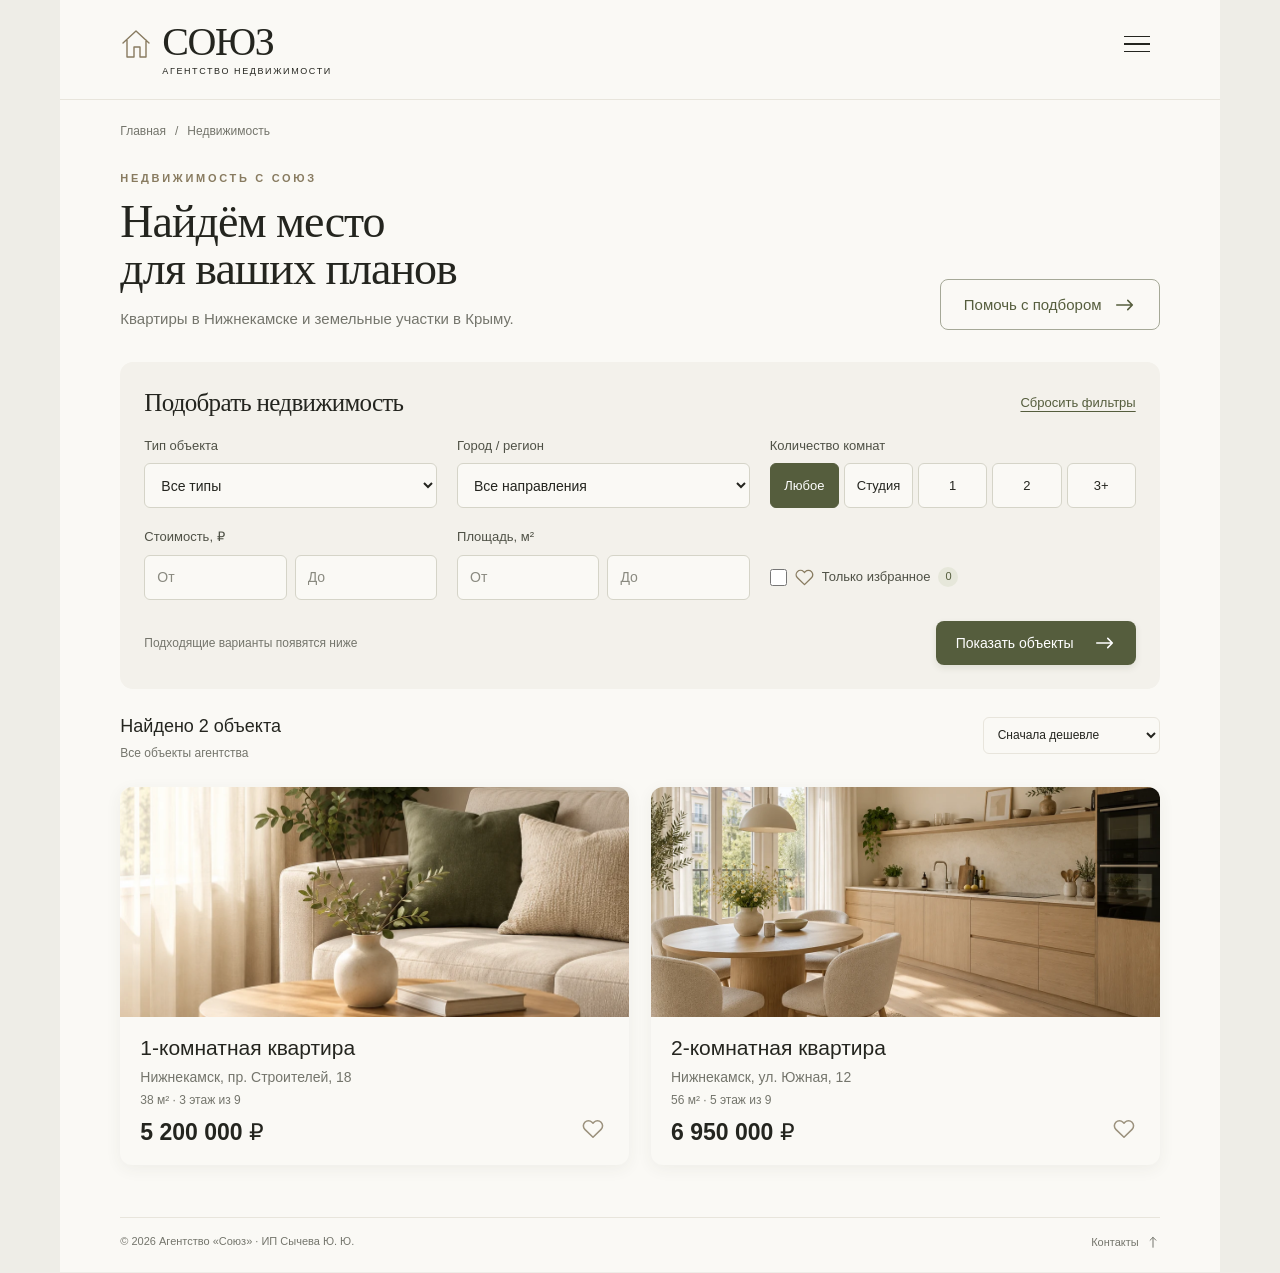
==== catalog.html @ 19e0f753 "Publish client website" ====
<!doctype html><html lang="ru"><head><meta charset="utf-8"><meta name="viewport" content="width=device-width,initial-scale=1"><meta name="robots" content="noindex,nofollow"><meta name="theme-color" content="#faf9f5"><title>Все объявления — СОЮЗ</title><meta name="description" content="Квартиры в Нижнекамске и подбор земельных участков в Крыму. Агентство недвижимости Союз."><link rel="icon" href="assets/favicon.svg" type="image/svg+xml"><link rel="stylesheet" href="style.css"><link rel="stylesheet" href="catalog.css"><script src="listings.js" defer></script><script src="requests-config.js" defer></script><script src="app.js" defer></script><script src="requests.js" defer></script><script src="catalog.js" defer></script></head><body class="inner-page"><svg class="svg-defs" xmlns="http://www.w3.org/2000/svg" aria-hidden="true"><defs>
  <symbol id="i-house" viewBox="0 0 32 32"><path d="m3 15 13-12 13 12M7 12v17h7V19h6v10h6V12"/></symbol>
  <symbol id="i-arrow" viewBox="0 0 24 24"><path d="M3 12h17m-5-5 5 5-5 5"/></symbol>
  <symbol id="i-tag" viewBox="0 0 32 32"><path d="M17 3h12v12L14 30 2 18Z"/><circle cx="23" cy="9" r="1.5"/></symbol>
  <symbol id="i-file" viewBox="0 0 32 32"><path d="M7 2h12l8 8v20H7ZM19 2v9h8M12 17h10m-10 5h10M12 11h2"/></symbol>
  <symbol id="i-land" viewBox="0 0 32 32"><path d="m2 23 10-12 7 7 5-6 6 11ZM4 29h24M23 4v4m-2-2h4"/></symbol>
  <symbol id="i-pin" viewBox="0 0 24 24"><path d="M19 10c0 5-7 12-7 12S5 15 5 10a7 7 0 1 1 14 0Z"/><circle cx="12" cy="10" r="2.2"/></symbol>
  <symbol id="i-users" viewBox="0 0 24 24"><path d="M3 20v-2a5 5 0 0 1 10 0v2m2-7a5 5 0 0 1 6 5v2M14 4a4 4 0 0 1 0 8"/><circle cx="8" cy="7" r="4"/></symbol>
  <symbol id="i-chat" viewBox="0 0 24 24"><path d="M21 11a9 9 0 0 1-9 9 10 10 0 0 1-4-.8L3 21l1.7-5A9 9 0 1 1 21 11Z"/><path d="M8 6.5c-3 3 3 9 6 9l2-2-3-2-1 1c-1.5-.5-2-1-2.5-2.5l1-1Z"/></symbol>
  <symbol id="i-phone" viewBox="0 0 24 24"><path d="M5 3 2.5 5.5c0 8 8 16 16 16L21 19l-5-4-2 2c-3.2-1.2-5.8-3.8-7-7l2-2Z"/></symbol>
  <symbol id="i-heart" viewBox="0 0 24 24"><path d="M20.8 4.6a5.5 5.5 0 0 0-7.8 0L12 5.7l-1.1-1.1a5.5 5.5 0 0 0-7.8 7.8L12 21l8.8-8.6a5.5 5.5 0 0 0 0-7.8Z"/></symbol>
  <symbol id="i-check" viewBox="0 0 24 24"><path d="m12 2 8 4v6c0 5-8 10-8 10S4 17 4 12V6Zm-4 10 3 3 5-6"/></symbol>
</defs></svg><a class="skip-link" href="#main">Перейти к содержимому</a><div class="page"><header class="header"><a class="brand" href="index.html" aria-label="СОЮЗ — на главную"><svg class="brand-icon"><use href="#i-house"/></svg><span><span class="brand-name">СОЮЗ</span><span class="brand-caption">АГЕНТСТВО НЕДВИЖИМОСТИ</span></span></a><button class="menu-toggle" type="button" aria-label="Открыть меню" aria-expanded="false" aria-controls="navigation"><span></span><span></span><span></span></button><nav id="navigation" class="navigation" aria-label="Основная навигация" inert><a href="catalog.html">Все объявления</a><a href="catalog.html?favorites=1">Избранное <span data-favorites-count>0</span></a><a href="index.html#services">Наши услуги</a><a href="index.html#contacts">Контакты</a><a class="nav-phone" href="tel:+79083329032">+7 908 332-90-32</a></nav></header><main id="main" class="inner-main"><div class="breadcrumb"><a href="index.html">Главная</a><span aria-hidden="true">/</span><span>Недвижимость</span></div><div class="inner-heading"><div><p class="eyebrow">НЕДВИЖИМОСТЬ С СОЮЗ</p><h1>Найдём место<br>для ваших планов</h1><p class="inner-subtitle">Квартиры в Нижнекамске и земельные участки в Крыму.</p></div><button id="catalog-request" class="button button-outline" type="button">Помочь с подбором<svg><use href="#i-arrow"/></svg></button></div>
<form id="filters" class="filters"><div class="filters-top"><h2>Подобрать недвижимость</h2><button class="reset-link" type="reset">Сбросить фильтры</button></div><div class="filter-grid"><label>Тип объекта<select name="type"><option value="">Все типы</option><option value="apartment">Квартиры</option><option value="land">Земельные участки</option></select></label><label>Город / регион<select name="location"><option value="">Все направления</option><option value="nizhnekamsk">Нижнекамск</option><option value="crimea">Крым</option></select></label><fieldset id="rooms-filter" class="rooms-filter"><legend>Количество комнат</legend><div class="room-options"><label><input type="radio" name="rooms" value="" checked><span>Любое</span></label><label><input type="radio" name="rooms" value="studio"><span>Студия</span></label><label><input type="radio" name="rooms" value="1"><span>1</span></label><label><input type="radio" name="rooms" value="2"><span>2</span></label><label><input type="radio" name="rooms" value="3"><span>3+</span></label></div></fieldset><fieldset class="filter-range"><legend>Стоимость, ₽</legend><div><label><span class="sr-only">Цена от</span><input name="priceMin" type="number" min="0" step="1" max="9999999999" inputmode="numeric" placeholder="От"></label><label><span class="sr-only">Цена до</span><input name="priceMax" type="number" min="0" step="1" max="9999999999" inputmode="numeric" placeholder="До"></label></div></fieldset><fieldset class="filter-range"><legend>Площадь, м²</legend><div><label><span class="sr-only">Площадь от</span><input name="areaMin" type="number" min="0" step="1" max="9999999" inputmode="numeric" placeholder="От"></label><label><span class="sr-only">Площадь до</span><input name="areaMax" type="number" min="0" step="1" max="9999999" inputmode="numeric" placeholder="До"></label></div></fieldset><label class="favorites-filter"><input type="checkbox" name="favorites"><svg><use href="#i-heart"/></svg><span>Только избранное</span><span class="favorites-count" data-favorites-count>0</span></label></div><p id="filter-error" class="field-error" role="alert"></p><div class="filter-bottom"><span>Подходящие варианты появятся ниже</span><button class="button button-primary" type="submit">Показать объекты<svg><use href="#i-arrow"/></svg></button></div>
<div class="results-heading"><div><h2 id="results-count" aria-live="polite">Найдено 2 объекта</h2><p id="filter-summary">Все объекты агентства</p></div><label class="sort-label"><span class="sr-only">Сортировка</span><select name="sort"><option value="price-asc">Сначала дешевле</option><option value="price-desc">Сначала дороже</option><option value="area-desc">Сначала просторнее</option></select></label></div></form>
<div id="catalog-grid" class="properties-grid catalog-grid"></div><section id="catalog-empty" class="empty-state" hidden aria-labelledby="empty-title"><span class="empty-icon"><svg><use href="#i-house"/></svg></span><p class="eyebrow">ВАШ ВАРИАНТ ЕЩЁ ВПЕРЕДИ</p><h2 id="empty-title">Пока нет подходящих вариантов</h2><p>Оставьте пожелания и номер телефона. Как только появится подходящий объект, мы вам позвоним.</p><div class="empty-actions"><button id="request-selection" class="button button-primary" type="button">Оставить пожелания<svg><use href="#i-arrow"/></svg></button><button id="empty-reset" class="reset-link" type="button">Посмотреть все объекты</button></div></section><noscript><p>Для работы фильтров включите JavaScript. По вопросам подбора позвоните: <a href="tel:+79083329032">+7 908 332-90-32</a>.</p></noscript></main><footer class="footer"><span>© <span data-year>2026</span> Агентство «Союз» · ИП Сычева Ю. Ю.</span><a href="index.html#contacts">Контакты<svg><use href="#i-arrow"/></svg></a></footer></div><dialog id="request-dialog" class="request-dialog" aria-labelledby="request-title"><button class="dialog-close" aria-label="Закрыть форму" type="button">×</button><p class="eyebrow">АГЕНТСТВО СОЮЗ</p><h2 id="request-title">Оставьте пожелания</h2><form id="request-form" novalidate><p id="request-intro" class="form-intro"></p><div class="form-grid"><label>Как к вам обращаться<input name="clientName" autocomplete="name" maxlength="80" required placeholder="Ваше имя" aria-describedby="clientName-error"><span id="clientName-error" class="field-error"></span></label><label>Телефон<input name="phone" type="tel" inputmode="tel" autocomplete="tel" maxlength="20" required placeholder="+7 900 000-00-00" aria-describedby="phone-error"><span id="phone-error" class="field-error"></span></label></div><label class="form-wish">Ваши пожелания<textarea name="wish" rows="4" minlength="10" maxlength="1500" required placeholder="Например: 2-комнатная квартира в Нижнекамске, до 7 млн ₽. Рассмотрим варианты с кухней от 10 м²." aria-describedby="wish-error"></textarea><span id="wish-error" class="field-error"></span></label><div id="viewing-fields" class="form-grid" hidden><label>Удобная дата<input name="viewingDate" type="date" aria-describedby="viewingDate-error"><span id="viewingDate-error" class="field-error"></span></label><label>Удобное время<select name="viewingTime"><option value="">Обсудить по телефону</option><option>Утром, 9:00–12:00</option><option>Днём, 12:00–17:00</option><option>Вечером, 17:00–20:00</option></select></label></div><label class="consent"><input name="consent" type="checkbox" required aria-describedby="consent-error"><span>Согласен на обработку указанных данных агентством «Союз» для подбора недвижимости и обратного звонка.</span></label><span id="consent-error" class="field-error"></span><p id="request-error" class="field-error" role="alert" tabindex="-1"></p><button type="submit" class="button button-primary">Оставить пожелания</button><p class="form-phone">Или позвоните: <a href="tel:+79083329032">+7 908 332-90-32</a></p></form><div id="request-success" class="request-success" hidden><span class="success-icon"><svg><use href="#i-check"/></svg></span><h3 id="request-success-title" tabindex="-1">Ваши пожелания сохранены</h3><p id="request-success-text"></p><button class="button button-primary" type="button" data-close-dialog>Готово</button></div></dialog><div class="sr-only" id="favorite-status" aria-live="polite"></div></body></html>
---- style.css ----
:root{--bg:#faf9f5;--surface:#f3f1eb;--ink:#24251f;--muted:#74756c;--olive:#555d3d;--gold:#887b60;--line:#e8e5dc;--serif:'Times New Roman',Georgia,serif;--sans:Arial,Helvetica,sans-serif;color-scheme:light;font-family:var(--sans);color:var(--ink);background:#eeede7;font-synthesis:none}
*{box-sizing:border-box}html{scroll-behavior:smooth;scroll-padding-top:24px}body{margin:0}button,a{-webkit-tap-highlight-color:transparent}button{font:inherit;color:inherit;cursor:pointer}a{color:inherit;text-decoration:none}button{border:0}svg{fill:none;stroke:currentColor;stroke-width:1.7;stroke-linecap:round;stroke-linejoin:round;flex-shrink:0}img{display:block;max-width:100%;object-fit:cover}.svg-defs{position:absolute;width:0;height:0;overflow:hidden}.page{max-width:1160px;margin:auto;background:var(--bg);overflow:clip}.header{height:100px;padding:22px 5.2%;display:flex;align-items:flex-start;justify-content:space-between;position:relative;z-index:5}.brand{display:flex;align-items:flex-start;gap:10px}.brand-icon{width:32px;height:32px;margin-top:6px;color:var(--gold);stroke-width:1.4}.brand-name{display:block;font-family:var(--serif);font-size:40px;line-height:1;letter-spacing:-1.4px}.brand-caption{display:block;font-size:9px;letter-spacing:1.6px;margin-top:4px}.menu-toggle{position:relative;display:grid;align-content:center;gap:6px;width:44px;height:44px;background:transparent;z-index:7;padding:8px}.menu-toggle span{width:26px;height:1.5px;background:var(--ink);transition:transform .25s,opacity .2s}.menu-toggle[aria-expanded=true] span:first-child{transform:translateY(7.5px) rotate(45deg)}.menu-toggle[aria-expanded=true] span:nth-child(2){opacity:0}.menu-toggle[aria-expanded=true] span:last-child{transform:translateY(-7.5px) rotate(-45deg)}.navigation{position:absolute;right:4%;top:76px;background:var(--bg);box-shadow:0 10px 50px #25251f22;border:1px solid var(--line);border-radius:10px;padding:20px;min-width:260px;display:grid;gap:0;opacity:0;visibility:hidden;transform:translateY(-8px);transition:.22s}.navigation.open{opacity:1;visibility:visible;transform:none}.navigation a{padding:13px 10px;border-bottom:1px solid var(--line);font-size:15px}.navigation .nav-phone{border:0;color:var(--olive)}.hero{position:relative;padding:20px 5.2% 40px;min-height:540px}.hero-copy{position:relative;z-index:1;width:53%}.eyebrow{font-size:11px;letter-spacing:2.7px;color:var(--gold);font-weight:600;margin:0 0 14px}h1,h2,h3,p{margin-top:0}h1,h2{font-family:var(--serif);font-weight:400}h1{font-size:51px;line-height:1.03;letter-spacing:-1.5px;margin-bottom:20px}h2{font-size:35px;line-height:1.1;letter-spacing:-.7px;margin-bottom:0}.hero-description{font-size:17px;line-height:1.45;color:var(--muted);margin-bottom:22px}.button{display:flex;align-items:center;justify-content:center;gap:12px;min-height:51px;border-radius:8px;font-size:15px;transition:background .2s,transform .2s,box-shadow .2s;max-width:390px}.button svg{width:22px;height:22px}.button-primary{background:var(--olive);color:#fff;box-shadow:0 3px 7px #35401e1b}.hero .button-primary{justify-content:space-between;padding:0 21px}.button-whatsapp{border:1px solid #a5a897;color:#4f5541;margin-top:12px;font-weight:500;background:#faf9f566}.hero-photo{position:absolute;right:0;top:-100px;bottom:0;width:46%;overflow:hidden;border-bottom-left-radius:17px}.hero-photo img{width:100%;height:100%;object-position:58% center}.section{padding:30px 5.2% 0}.section-heading{display:flex;align-items:center;justify-content:space-between;gap:12px;margin-bottom:18px}.text-link{display:inline-flex;align-items:center;gap:6px;background:transparent;color:#7e745f;font-size:13px;white-space:nowrap;padding:9px 0}.text-link svg{width:22px;height:18px}.services-grid{display:grid;grid-template-columns:repeat(2,minmax(0,1fr));gap:14px}.service-card{padding:24px;display:flex;align-items:flex-start;gap:22px;background:var(--surface);text-align:left;border-radius:12px;min-height:145px;transition:background .2s,transform .25s}.service-card>svg{width:39px;height:39px;color:var(--gold);stroke-width:1.6}.service-card strong{display:block;font-weight:400;font-size:20px;line-height:1.2;margin-bottom:10px}.service-card span span{display:block;font-size:15px;line-height:1.4;color:var(--muted)}.properties-grid{display:grid;grid-template-columns:repeat(2,minmax(0,1fr));gap:16px}.property-card{padding:0;text-align:left;background:var(--bg);border-radius:12px;overflow:hidden;box-shadow:0 4px 16px #423d3010;transition:transform .25s,box-shadow .25s}.property-open>img{width:100%;height:225px;object-position:center 62%;transition:transform .6s}.property-body{display:block;padding:16px 18px}.property-body>strong{display:block;font-size:18px;font-weight:500;line-height:1.2}.property-location{display:block;color:var(--muted);font-size:14px;margin-top:7px}.property-action{display:flex;align-items:center;justify-content:space-between;font-size:16px;margin-top:8px}.property-action svg{width:22px;height:20px;color:var(--gold)}.about{padding-top:35px}.benefits{display:grid;grid-template-columns:repeat(3,minmax(0,1fr));gap:23px;margin-top:20px}.benefit{display:flex;gap:12px;align-items:flex-start}.benefit-icon{display:grid;place-items:center;flex-shrink:0;width:48px;height:48px;background:var(--surface);border-radius:50%;color:var(--gold)}.benefit-icon svg{width:24px;height:24px}.benefit h3{font-size:16px;font-weight:500;line-height:1.2;margin:7px 0 10px}.benefit p{color:var(--muted);font-size:13px;line-height:1.45;margin-bottom:0}.contacts{margin-top:30px;display:grid;grid-template-columns:1.5fr 1fr;gap:28px;padding-bottom:28px;position:relative}.contacts:before{content:'';position:absolute;left:5.2%;right:5.2%;top:0;border-top:1px solid var(--line)}.contact-line{display:flex;align-items:flex-start;gap:15px;margin-top:20px}.contact-line>svg{width:24px;height:24px;margin-top:2px;stroke-width:2}.contact-line strong{display:block;font-size:16px;font-weight:400;line-height:1.3}.contact-line span span{display:block;color:var(--muted);font-size:14px;margin-top:4px;line-height:1.25}.contact-wa{display:inline-flex;align-items:center;color:var(--olive);gap:10px;font-size:13px;margin:18px 0 0 39px}.contact-wa svg{width:18px;height:18px}.contact-map{position:relative;overflow:hidden;min-height:190px;background:#eeeee4;border-radius:10px;display:flex;flex-direction:column;align-items:center;justify-content:center}.map-grid{position:absolute;inset:0;background:repeating-linear-gradient(17deg,transparent 0 40px,#fff9 42px 49px,transparent 51px 95px),repeating-linear-gradient(105deg,transparent 0 70px,#d4d8c7 72px 76px,transparent 78px 110px);transform:none}.map-pin{position:relative;display:grid;place-items:center;color:var(--olive);height:50px;width:50px;background:#faf9f5;border-radius:50%;box-shadow:0 3px 15px #555d3d22}.map-pin svg{width:26px;height:26px}.map-label{position:relative;text-align:center;font-family:var(--serif);font-size:24px;margin-top:7px}.map-label span{display:block;font-family:var(--sans);font-size:12px;color:var(--muted);margin-top:3px}.map-action{display:flex;position:relative;align-items:center;gap:7px;font-size:12px;color:var(--olive);margin-top:16px}.map-action svg{width:18px;height:18px}.footer{margin:0 5.2%;padding:17px 0 23px;display:flex;justify-content:space-between;border-top:1px solid var(--line);font-size:11px;color:var(--muted)}.footer a{display:flex;align-items:center;gap:7px}.footer svg{width:14px;height:14px;transform:rotate(-90deg)}.skip-link{position:fixed;top:-100px;left:15px;background:var(--olive);color:#fff;padding:12px;z-index:100}.skip-link:focus{top:12px}:focus-visible{outline:2px solid var(--olive);outline-offset:4px}dialog{border:1px solid var(--line);border-radius:16px;padding:38px;max-width:460px;width:calc(100% - 32px);color:var(--ink);background:var(--bg);box-shadow:0 20px 90px #15171033}dialog::backdrop{background:#25291e70;backdrop-filter:blur(4px)}dialog h2{font-size:34px;margin-bottom:18px}dialog>p:not(.eyebrow){color:var(--muted);font-size:15px;line-height:1.6;margin-bottom:24px}.dialog-close{position:absolute;right:10px;top:8px;width:44px;height:44px;background:transparent;font-size:29px;color:var(--muted)}.dialog-phone{display:block;text-align:center;font-size:13px;margin-top:18px;color:var(--olive)}#dialog-options{display:grid;gap:8px;margin-bottom:20px}#dialog-options:empty{display:none}.dialog-option{background:var(--surface);text-align:left;padding:12px 15px;border-radius:6px}.reveal{animation:appear .55s both}.reveal:nth-child(2){animation-delay:.08s}.reveal:nth-child(3){animation-delay:.15s}.reveal:nth-child(4){animation-delay:.22s}@keyframes appear{from{opacity:0;transform:translateY(12px)}to{opacity:1;transform:none}}.hero-copy{animation:appear .65s both}
@media(hover:hover){.button-primary:hover{background:#444d2f;box-shadow:0 5px 14px #35401e22}.button-whatsapp:hover{background:#efeee5}.service-card:hover{background:#ece9df;transform:translateY(-3px)}.property-card:hover{transform:translateY(-4px);box-shadow:0 7px 23px #423d301a}.property-card:hover .property-open>img{transform:scale(1.035)}.text-link:hover,.contact-line:hover strong,.contact-wa:hover{text-decoration:underline;text-underline-offset:4px}.navigation a:hover,.dialog-option:hover{background:#eeece3}}
@media(min-width:701px) and (max-width:1000px){h1{font-size:41px}.hero{min-height:475px}.hero-description{font-size:14px}.service-card{padding:22px;gap:15px}.benefit{gap:9px}.benefit h3{font-size:14px}.benefit p{font-size:12px}.contact-line strong{font-size:14px}}
@media(max-width:700px){:root{background:var(--bg)}.page{max-width:536px}.header{height:15.3vw;max-height:82px;padding:3.2% 5.2% 0}.brand{gap:min(8px,1.49vw)}.brand-icon{width:min(26px,4.85vw);height:min(26px,4.85vw);margin-top:3px}.brand-name{font-size:min(31px,5.78vw);letter-spacing:-1px}.brand-caption{font-size:min(7.8px,1.45vw);letter-spacing:min(1.2px,.224vw);margin-top:2px}.menu-toggle{width:44px;height:44px;gap:5px;padding:10px;margin-top:-7px;margin-right:-9px}.menu-toggle span{width:24px;height:1.4px}.menu-toggle[aria-expanded=true] span:first-child{transform:translateY(6.4px) rotate(45deg)}.menu-toggle[aria-expanded=true] span:last-child{transform:translateY(-6.4px) rotate(-45deg)}.navigation{top:calc(100% - 3px);right:5.2%;min-width:245px}.hero{padding:0 5.2% min(16px,2.98vw);min-height:0;height:min(340px,63.43vw)}.hero-copy{width:51.1%}.eyebrow{font-size:min(10px,1.866vw);letter-spacing:min(2.3px,.429vw);margin-bottom:min(9px,1.68vw)}h1{font-size:min(32px,5.97vw);line-height:.963;letter-spacing:min(-.6px,-.112vw);margin-bottom:min(14px,2.61vw)}.hero-description{font-size:min(14.2px,2.65vw);line-height:1.27;margin-bottom:min(16px,2.985vw);letter-spacing:-.22px}.button{min-height:min(43px,8.02vw);font-size:min(14px,2.612vw);border-radius:7px;gap:min(12px,2.24vw)}.button svg{width:min(22px,4.1vw);height:min(22px,4.1vw)}.hero .button-primary{padding:0 min(17px,3.17vw);white-space:nowrap}.hero .button-primary svg{width:min(19px,3.54vw)}.button-whatsapp{margin-top:min(10px,1.866vw);gap:min(13px,2.425vw)}.hero-photo{top:max(-82px,-15.3vw);bottom:0;width:46.1%;border-bottom-left-radius:13px}.hero-photo img{object-position:56% center}.section{padding-top:min(22px,4.1vw)}h2{font-size:min(28px,5.224vw);letter-spacing:-.55px}.section-heading{margin-bottom:min(12px,2.24vw);gap:6px}.text-link{font-size:min(12px,2.24vw);gap:4px;padding:2px 0;min-height:26px}.text-link svg{width:min(21px,3.92vw);height:min(17px,3.17vw)}.services-grid{gap:min(12px,2.24vw)}.service-card{padding:min(17px,3.17vw) min(17px,3.17vw);gap:min(23px,4.29vw);border-radius:11px;min-height:min(106px,19.78vw)}.service-card>svg{width:min(33px,6.16vw);height:min(33px,6.16vw);margin-top:2px}.service-card strong{font-size:min(16px,2.985vw);line-height:1.16;margin-bottom:min(8px,1.49vw)}.service-card span span{font-size:min(12.3px,2.295vw);line-height:1.3;letter-spacing:-.1px}.properties{padding-top:min(24px,4.48vw)}.properties-grid{gap:min(13px,2.425vw)}.property-card{border-radius:10px}.property-open>img{height:min(119px,22.2vw)}.property-body{padding:min(10px,1.866vw) min(13px,2.425vw)}.property-body>strong{font-size:min(14px,2.612vw);letter-spacing:-.25px}.property-location{font-size:min(12px,2.24vw);margin-top:4px}.property-action{font-size:min(14.5px,2.705vw);margin-top:6px}.property-action svg{width:min(19px,3.54vw);height:17px}.about{padding-top:min(25px,4.66vw)}.benefits{gap:min(15px,2.8vw);margin-top:min(14px,2.61vw)}.benefit{gap:min(10px,1.866vw)}.benefit-icon{width:min(43px,8.02vw);height:min(43px,8.02vw)}.benefit-icon svg{width:min(22px,4.1vw);height:min(22px,4.1vw)}.benefit h3{font-size:min(12px,2.24vw);line-height:1.2;margin:6px 0 min(9px,1.68vw)}.benefit p{font-size:min(10.2px,1.903vw);line-height:1.42;letter-spacing:-.12px}.contacts{padding-top:min(15px,2.8vw);margin-top:min(20px,3.73vw);gap:min(22px,4.1vw);grid-template-columns:1.5fr 1fr;padding-bottom:min(20px,3.73vw)}.contact-line{gap:min(13px,2.425vw);margin-top:min(13px,2.425vw)}.contact-line>svg{width:min(20px,3.73vw);height:min(20px,3.73vw);margin-top:0}.contact-line strong{font-size:min(13px,2.425vw);letter-spacing:-.22px;line-height:1.2;white-space:nowrap}.contact-line span span{font-size:min(12px,2.24vw);margin-top:3px}.contact-wa{font-size:min(11px,2.05vw);margin:min(12px,2.24vw) 0 0 min(33px,6.16vw);gap:6px}.contact-wa svg{width:14px;height:14px}.contact-map{min-height:min(138px,25.75vw);align-self:start;margin-top:4px;border-radius:9px}.map-pin{width:min(37px,6.9vw);height:min(37px,6.9vw)}.map-pin svg{width:min(22px,4.1vw);height:min(22px,4.1vw)}.map-label{font-size:min(21px,3.92vw);margin-top:5px}.map-label span{font-size:min(10px,1.866vw)}.map-action{font-size:min(10px,1.866vw);margin-top:8px;gap:3px}.map-action svg{width:13px;height:13px}.footer{font-size:min(9px,1.68vw);padding:12px 0 16px}.footer svg{width:12px;height:12px}.footer a{gap:4px}dialog .button{font-size:15px;min-height:48px}dialog .eyebrow{font-size:10px;letter-spacing:2px;margin-bottom:16px}dialog{padding:35px 25px 28px}dialog h2{font-size:30px}}
@media(prefers-reduced-motion:reduce){html{scroll-behavior:auto}*,*:before,*:after{animation:none!important;transition:none!important}}

.service-card>span{flex:1;min-width:0}
@media(max-width:700px){.service-card{padding:min(15px,2.8vw) min(17px,3.17vw);gap:min(21px,3.92vw)}}

[hidden]{display:none!important}.property-card{position:relative}.property-open{width:100%;padding:0;display:block;text-align:left;background:transparent}.property-price{display:block;font-size:20px;font-weight:600;margin-top:7px;line-height:1.1}.favorite{position:absolute;right:12px;bottom:18px;display:grid;place-items:center;width:34px;height:34px;background:transparent;color:#9c927e;border-radius:50%}.favorite svg{width:21px;height:21px}.favorite[aria-pressed=true]{color:var(--olive);background:#eeeee3}.favorite[aria-pressed=true] svg{fill:#555d3d22}.sr-only{position:absolute;width:1px;height:1px;overflow:hidden;clip:rect(0,0,0,0);white-space:nowrap}#dialog-image{width:100%;height:190px;object-fit:cover;border-radius:9px;margin:0 0 14px}#dialog-features{font-size:14px;color:var(--olive);margin-bottom:13px}
@media(max-width:700px){.property-price{font-size:min(17px,3.17vw);margin-top:6px}.favorite{right:min(10px,1.866vw);bottom:min(15px,2.8vw);width:min(31px,5.78vw);height:min(31px,5.78vw)}.favorite svg{width:min(19px,3.54vw);height:min(19px,3.54vw)}}
---- catalog.css ----
.inner-page .page{min-height:100vh}.inner-page .header{border-bottom:1px solid var(--line)}.inner-main{padding:24px 5.2% 52px;min-height:70vh}.breadcrumb{display:flex;flex-wrap:wrap;gap:9px;font-size:12px;color:var(--muted);margin-bottom:34px}.breadcrumb a:hover{text-decoration:underline;text-underline-offset:3px}.inner-heading{display:flex;justify-content:space-between;align-items:flex-end;gap:28px;margin-bottom:32px}.inner-heading h1,.property-heading h1{font-size:46px;line-height:1.03;margin:0;letter-spacing:-1px}.inner-subtitle{font-size:15px;line-height:1.5;color:var(--muted);margin:15px 0 0}.button-outline{background:transparent;border:1px solid #a5a897;color:var(--olive);padding:0 20px;white-space:nowrap}.inner-heading>.button{min-width:220px}.filters{margin-bottom:25px}.filters-top{display:flex;align-items:center;justify-content:space-between;gap:15px;padding:24px 24px 18px;background:var(--surface);border-radius:13px 13px 0 0}.filters-top h2{font-size:25px}.reset-link{background:transparent;border:0;color:var(--olive);font-size:13px;padding:9px 0;text-decoration:underline;text-decoration-thickness:1px;text-underline-offset:4px}.filter-grid{display:grid;grid-template-columns:1fr 1fr 1.25fr;gap:20px;padding:0 24px;background:var(--surface)}.filter-grid>label,.request-dialog label,.filter-range legend,.rooms-filter legend{display:block;font-size:13px;line-height:1.4;color:#4f5146}.filter-grid select,.filter-grid input[type=number],.sort-label select,.request-dialog input:not([type=checkbox]),.request-dialog textarea,.request-dialog select,.share-url{width:100%;min-width:0;height:45px;border:1px solid #d5d4c8;background:var(--bg);border-radius:6px;padding:10px 12px;margin-top:8px;font:14px var(--sans);color:var(--ink);box-shadow:none;outline-offset:3px}.filter-grid input::placeholder,.request-dialog input::placeholder,.request-dialog textarea::placeholder{color:#8a8a80;opacity:1}.filter-grid select,.sort-label select,.request-dialog select{cursor:pointer}.filter-range,.rooms-filter{min-width:0;padding:0;margin:0;border:0}.filter-range legend,.rooms-filter legend{padding:0}.filter-range>div{display:grid;grid-template-columns:1fr 1fr;gap:8px}.room-options{display:flex;gap:5px;margin-top:8px}.room-options label{position:relative;flex:1;text-align:center;cursor:pointer}.room-options input{position:absolute;opacity:0;width:1px;height:1px}.room-options span{display:grid;place-items:center;min-height:45px;border:1px solid #d5d4c8;border-radius:6px;background:var(--bg);font-size:13px;padding:6px}.room-options input:checked+span{color:#fff;background:var(--olive);border-color:var(--olive)}.room-options input:focus-visible+span{outline:2px solid var(--olive);outline-offset:3px}.rooms-filter:disabled{opacity:.45}.rooms-filter:disabled label{cursor:default}.filter-grid .favorites-filter{display:flex;align-items:center;gap:8px;align-self:end;height:45px;font-size:13px;cursor:pointer}.favorites-filter>input{width:17px;height:17px;accent-color:var(--olive);margin:0}.favorites-filter svg{width:19px;height:19px;color:var(--gold)}.favorites-count{font-size:11px;min-width:20px;height:20px;background:#e6e7da;color:var(--olive);border-radius:50%;display:grid;place-items:center}.filter-bottom{display:flex;align-items:center;justify-content:space-between;gap:20px;padding:21px 24px 24px;background:var(--surface);border-radius:0 0 13px 13px}.filter-bottom>span{font-size:12px;color:var(--muted)}.filter-bottom>.button{font-size:14px;min-height:44px;padding:0 20px;gap:20px}.filters>#filter-error{padding:0 24px;margin:0;background:var(--surface)}.field-error{display:block;color:#a43e2e;font-size:12px;line-height:1.4}.field-error:empty{display:none}.results-heading{display:flex;justify-content:space-between;align-items:flex-start;gap:16px;margin:28px 0 0}.results-heading h2{font-family:var(--sans);font-size:18px;font-weight:500;letter-spacing:0}.results-heading p{font-size:12px;line-height:1.5;color:var(--muted);margin:8px 0 0;max-width:600px}.sort-label select{margin-top:0;height:37px;font-size:12px;background:transparent;border-color:var(--line);padding:6px 28px 6px 10px}.catalog-grid{gap:22px}.catalog-grid .property-open>img{height:230px;object-position:center 63%}.catalog-grid .property-body{padding:18px 20px 20px}.catalog-grid .property-body>strong{font-size:21px}.catalog-grid .property-location{font-size:14px;margin-top:8px}.catalog-card-features{display:block;font-size:12px;color:var(--muted);margin:8px 0 13px}.catalog-grid .property-price{font-size:23px;padding-right:30px}.catalog-grid .favorite{right:15px;bottom:15px;width:42px;height:42px}.catalog-grid .favorite svg{width:22px;height:22px}.empty-state{padding:46px 20px 50px;border:1px solid var(--line);border-radius:14px;background:linear-gradient(145deg,#f6f4ee,var(--bg));text-align:center}.empty-icon,.success-icon{display:grid;place-items:center;width:64px;height:64px;border-radius:50%;background:#e9e9db;color:var(--olive);margin:0 auto 22px}.empty-icon svg,.success-icon svg{width:31px;height:31px}.empty-state .eyebrow{font-size:10px;letter-spacing:2px;margin-bottom:15px}.empty-state h2{font-size:35px;max-width:500px;margin:0 auto 16px}.empty-state>p:not(.eyebrow){max-width:435px;margin:0 auto 23px;font-size:15px;line-height:1.6;color:var(--muted)}.empty-actions{display:flex;align-items:center;justify-content:center;gap:25px;flex-wrap:wrap}.empty-actions .button,.empty-state>.button{padding:0 23px;font-size:14px;gap:23px}.empty-state>.button{margin:0 auto 10px}.property-heading{display:flex;justify-content:space-between;align-items:flex-end;gap:24px;margin-bottom:20px}.property-address{font-size:16px;color:var(--muted);margin:12px 0 0}.property-tools{display:flex;gap:8px;flex-shrink:0}.tool-button{display:flex;align-items:center;justify-content:center;gap:7px;min-height:42px;border:1px solid var(--line);border-radius:7px;padding:7px 11px;background:transparent;font-size:12px}.tool-button svg{width:18px;height:18px;color:var(--gold)}.tool-button[aria-pressed=true]{background:#eeeee2;color:var(--olive)}.tool-button[aria-pressed=true] svg{fill:#555d3d22}.share-status{font-size:12px;color:var(--olive);margin:0 0 15px}.share-status:empty{display:none}.share-url{margin:0 0 17px}.property-layout{display:grid;grid-template-columns:minmax(0,1.7fr) minmax(270px,1fr);align-items:start;gap:28px}.property-photo{display:block;padding:0;width:100%;position:relative;overflow:hidden;border-radius:12px;background:var(--surface);cursor:zoom-in}.property-photo img{width:100%;height:420px;object-position:center 64%}.property-photo>span{position:absolute;right:14px;bottom:14px;display:flex;gap:10px;align-items:center;padding:9px 12px;border-radius:5px;background:#faf9f5e8;color:var(--olive);font-size:12px}.property-photo>span svg{height:17px;width:17px}.property-info{padding-top:28px}.property-info h2{font-size:29px;margin-bottom:15px}.property-info p{font-size:15px;line-height:1.75;color:#65695d;margin-bottom:18px}.property-info h2:not(:first-child){margin-top:30px}.characteristics{margin:0;display:grid;gap:0}.characteristics>div{display:flex;justify-content:space-between;gap:20px;padding:13px 0;border-bottom:1px solid var(--line);font-size:14px}.characteristics dt{color:var(--muted)}.characteristics dd{margin:0;text-align:right}.property-sidebar{position:sticky;top:20px;background:var(--surface);border-radius:12px;padding:26px 23px}.property-sidebar>.eyebrow{font-size:10px;letter-spacing:1.8px;margin-bottom:12px}.detail-price{font-size:31px;font-weight:500;letter-spacing:-.7px;margin:0 0 6px}.price-per-meter{color:var(--muted);font-size:13px;margin:0 0 22px}.agent-note{display:flex;align-items:center;gap:11px;padding:19px 0;border-top:1px solid #dfdfd3;border-bottom:1px solid #dfdfd3}.agent-note svg{height:27px;width:27px;color:var(--gold)}.agent-note strong{display:block;font-weight:500;font-size:15px}.agent-note span{display:block;font-size:11px;color:var(--muted);margin-top:5px}.property-sidebar>p:not(.eyebrow):not(.detail-price):not(.price-per-meter){font-size:13px;line-height:1.6;color:var(--muted);margin:18px 0}.property-sidebar .button{width:100%;font-size:13px;gap:10px;min-height:46px;padding:0 12px}.property-sidebar .button+.button{margin-top:10px}.property-sidebar .reset-link{display:block;margin:12px auto 0;text-align:center;font-size:12px}.similar-section{margin-top:45px}.similar-section h2{font-size:31px}.similar-section .catalog-grid{max-width:calc(50% - 11px);display:block}.photo-dialog{width:min(95vw,1100px);max-width:1100px;max-height:94vh;padding:40px 12px 12px;background:var(--bg)}.photo-dialog img{width:100%;height:calc(90vh - 60px);object-fit:contain}.photo-dialog .dialog-close{top:0;right:5px}.request-dialog{max-width:560px;width:calc(100% - 28px);max-height:calc(100dvh - 28px);overflow:auto;overscroll-behavior:contain;padding:36px}.request-dialog>h2{font-size:34px;margin-bottom:16px;max-width:430px}.form-intro{font-size:14px;line-height:1.6;color:var(--muted);margin:0 0 21px}.form-grid{display:grid;grid-template-columns:1fr 1fr;gap:15px}.request-dialog .field-error{margin-top:5px}.request-dialog input:not([type=checkbox]),.request-dialog select{margin-bottom:2px}.request-dialog input[aria-invalid=true],.request-dialog textarea[aria-invalid=true]{border-color:#a43e2e}.request-dialog textarea{height:auto;resize:vertical;min-height:105px;line-height:1.5}.request-dialog .form-wish{margin-top:15px}.request-dialog #viewing-fields{margin-top:15px}.request-dialog .consent{display:flex;align-items:flex-start;gap:10px;margin-top:18px;font-size:11px;color:var(--muted);line-height:1.5;cursor:pointer}.consent input{flex-shrink:0;width:18px;height:18px;margin:0;accent-color:var(--olive)}.request-dialog button[type=submit]{width:100%;max-width:none;margin-top:19px;min-height:48px;font-size:15px}.request-dialog button:disabled{opacity:.65;cursor:wait}.form-phone{text-align:center;font-size:12px;color:var(--muted);margin:15px 0 0}.form-phone a{color:var(--olive);white-space:nowrap}.request-success{text-align:center;padding:20px 0 5px}.request-success h3{font-family:var(--serif);font-size:30px;font-weight:400;margin-bottom:15px}.request-success p{font-size:14px;line-height:1.7;color:var(--muted);margin-bottom:25px}.request-success .button{width:100%;max-width:none}.request-success h3:focus{outline:none}body:has(dialog[open]){overflow:hidden}.request-dialog form{margin:0}.request-dialog .eyebrow{font-size:10px;letter-spacing:2px}
@media(hover:hover){.button-outline:hover,.tool-button:hover{background:#eeeee3}.reset-link:hover{color:#313b20}.property-photo:hover img{filter:brightness(1.02)}}
@media(max-width:1000px) and (min-width:701px){.filter-grid{grid-template-columns:1fr 1fr}.rooms-filter{grid-column:1/-1}.room-options{max-width:400px}.inner-heading h1,.property-heading h1{font-size:39px}.property-heading{align-items:flex-start}.property-tools span{display:none}.property-tools button{width:42px}.property-layout{grid-template-columns:minmax(0,1.3fr) minmax(245px,1fr);gap:19px}.property-sidebar{padding:20px 16px}.detail-price{font-size:27px}.property-photo img{height:365px}.catalog-grid .property-open>img{height:190px}}
@media(max-width:700px){.inner-page .page{max-width:700px}.inner-page .header{height:81px;max-height:none;padding:21px 5.2% 0;align-items:flex-start}.inner-page .brand{gap:7px}.inner-page .brand-name{font-size:30px}.inner-page .brand-icon{width:25px;height:25px}.inner-page .brand-caption{font-size:7px;letter-spacing:1px}.inner-page .menu-toggle{margin-top:-5px}.inner-page .footer{font-size:10px;padding:17px 0;gap:15px;line-height:1.5}.inner-page .footer a{white-space:nowrap}.inner-main{padding:18px 5.2% 34px}.breadcrumb{font-size:11px;margin-bottom:27px;gap:7px}.inner-heading{display:block;margin-bottom:25px}.inner-heading .eyebrow,.property-heading .eyebrow{font-size:9px;letter-spacing:2px;margin-bottom:11px}.inner-heading h1,.property-heading h1{font-size:35px;line-height:1;letter-spacing:-.8px}.inner-subtitle{font-size:13px;line-height:1.6;margin-top:14px;max-width:310px}.inner-heading>.button{font-size:12px;min-height:42px;margin-top:20px;width:auto;max-width:230px;min-width:0;gap:16px}.inner-heading>.button svg{width:19px;height:19px}.filters-top{padding:18px 15px 18px;align-items:center;gap:10px}.filters-top h2{font-size:23px;letter-spacing:-.5px;line-height:1}.filters-top .reset-link{font-size:11px;min-width:65px;text-align:right;padding:0}.filter-grid{grid-template-columns:1fr 1fr;gap:16px 10px;padding:0 15px}.filter-grid>label,.rooms-filter legend,.filter-range legend{font-size:11px}.filter-grid select,.filter-grid input[type=number]{font-size:12px;padding:9px 8px;margin-top:7px;min-height:44px;height:44px}.rooms-filter{grid-column:1/-1;grid-row:2}.room-options{gap:7px;margin-top:7px}.room-options span{min-height:44px;font-size:12px}.filter-grid .favorites-filter{grid-column:1/-1;font-size:12px;align-self:stretch;height:35px;gap:8px}.filter-range>div{gap:5px}.filter-bottom{padding:15px;border-radius:0 0 11px 11px;display:block}.filter-bottom>span{display:none}.filter-bottom .button{width:100%;min-height:44px;font-size:13px;gap:18px;max-width:none}.filter-bottom .button svg{width:20px;height:20px}.filters>#filter-error{padding:7px 15px 0;font-size:11px}.results-heading{margin-top:25px;gap:10px}.results-heading h2{font-size:15px}.results-heading p{font-size:11px;margin-top:8px;line-height:1.45}.sort-label select{font-size:10px;height:33px;padding:5px 7px;min-width:123px}.catalog-grid{gap:12px}.catalog-grid .property-open>img{height:130px;object-position:center 65%}.catalog-grid .property-body{padding:11px 10px 13px}.catalog-grid .property-body>strong{font-size:13px;line-height:1.25;min-height:32px;letter-spacing:-.2px}.catalog-grid .property-location{font-size:11px;line-height:1.35;margin-top:3px;min-height:30px;letter-spacing:-.1px}.catalog-card-features{font-size:10px;line-height:1.4;margin:6px 0 8px}.catalog-grid .property-price{font-size:16px;line-height:1.2;padding-right:23px;margin-top:0;white-space:nowrap;letter-spacing:-.2px}.catalog-grid .favorite{right:3px;bottom:4px;width:35px;height:35px}.catalog-grid .favorite svg{width:17px;height:17px}.empty-state{padding:32px 19px 34px;border-radius:11px}.empty-icon{width:54px;height:54px;margin-bottom:21px}.empty-icon svg{height:26px;width:26px}.empty-state .eyebrow{font-size:8px;letter-spacing:1.6px;margin-bottom:13px}.empty-state h2{font-size:29px;letter-spacing:-.6px;line-height:1.05;margin-bottom:15px}.empty-state>p:not(.eyebrow){font-size:13px;line-height:1.65;margin-bottom:22px}.empty-actions{gap:9px;display:block}.empty-actions .button,.empty-state>.button{min-height:47px;width:100%;max-width:330px;font-size:13px;gap:14px;margin:auto}.empty-actions .reset-link{font-size:12px;margin-top:12px}.property-heading{display:block;margin-bottom:17px}.property-heading h1{font-size:34px;line-height:1.05}.property-address{font-size:13px;line-height:1.5;margin-top:10px}.property-tools{margin-top:18px;gap:8px}.tool-button{font-size:12px;min-height:42px;gap:8px;padding:8px 12px}.tool-button svg{width:18px;height:18px}.property-layout{display:flex;flex-direction:column;gap:0}.property-primary{display:contents}.property-photo{order:1;border-radius:10px}.property-photo img{height:280px;object-position:center 65%}.property-photo>span{font-size:11px;bottom:10px;right:10px;padding:8px 10px;gap:8px}.property-sidebar{order:2;position:static;width:100%;margin-top:17px;padding:23px 20px}.property-sidebar>.eyebrow{font-size:9px;letter-spacing:1.8px;margin-bottom:12px}.detail-price{font-size:31px;margin-bottom:7px}.price-per-meter{font-size:12px;margin-bottom:18px}.agent-note{padding:16px 0}.agent-note strong{font-size:14px}.agent-note span{font-size:11px}.property-sidebar>p:not(.eyebrow):not(.detail-price):not(.price-per-meter){font-size:12px}.property-sidebar .button{min-height:47px;font-size:13px;gap:12px;max-width:none}.property-sidebar .button svg{height:19px;width:19px}.property-sidebar .reset-link{font-size:12px;min-height:35px;margin-top:10px}.property-info{order:3;padding-top:28px}.property-info h2{font-size:29px;margin-bottom:14px}.property-info p{font-size:14px;line-height:1.7;margin-bottom:16px}.characteristics>div{font-size:13px;padding:13px 0}.property-info h2:not(:first-child){margin-top:27px}.similar-section{margin-top:32px}.similar-section .section-heading h2{font-size:27px}.similar-section .text-link{font-size:11px;gap:5px}.similar-section .catalog-grid{max-width:calc(50% - 6px)}.request-dialog{padding:31px 22px 24px;border-radius:13px}.request-dialog>h2{font-size:30px;margin-bottom:15px;line-height:1.04}.request-dialog .eyebrow{font-size:9px;margin-bottom:14px;letter-spacing:1.8px}.request-dialog .form-intro{font-size:13px;margin-bottom:20px}.request-dialog label{font-size:12px}.request-dialog .form-grid{grid-template-columns:1fr;gap:13px}.request-dialog #viewing-fields{grid-template-columns:1fr 1fr;gap:10px}.request-dialog input:not([type=checkbox]),.request-dialog select,.request-dialog textarea{font-size:16px;padding:11px 10px;min-height:46px;margin-top:7px}.request-dialog textarea{font-size:14px;min-height:115px}.request-dialog .form-wish{margin-top:14px}.request-dialog .consent{font-size:10px;gap:9px;margin-top:17px}.request-dialog button[type=submit]{font-size:14px;min-height:47px}.request-dialog .field-error{font-size:11px}.request-dialog .form-phone{font-size:11px}.request-success h3{font-size:29px}.request-success p{font-size:13px}.request-success .button{font-size:14px;min-height:47px}.photo-dialog{padding:40px 8px 8px}.photo-dialog img{height:calc(90dvh - 60px)}.inner-page .text-link{font-size:12px}.inner-page .text-link svg{width:18px;height:18px}}
@media(max-width:370px){.catalog-grid .property-body{padding:10px 8px 12px}.catalog-grid .property-price{font-size:14px}.catalog-grid .property-open>img{height:118px}.catalog-grid .property-location{font-size:10px}.catalog-card-features{font-size:9px}.inner-heading h1{font-size:33px}.filters-top h2{font-size:21px}.results-heading h2{font-size:14px}.sort-label select{font-size:9px;min-width:113px}}
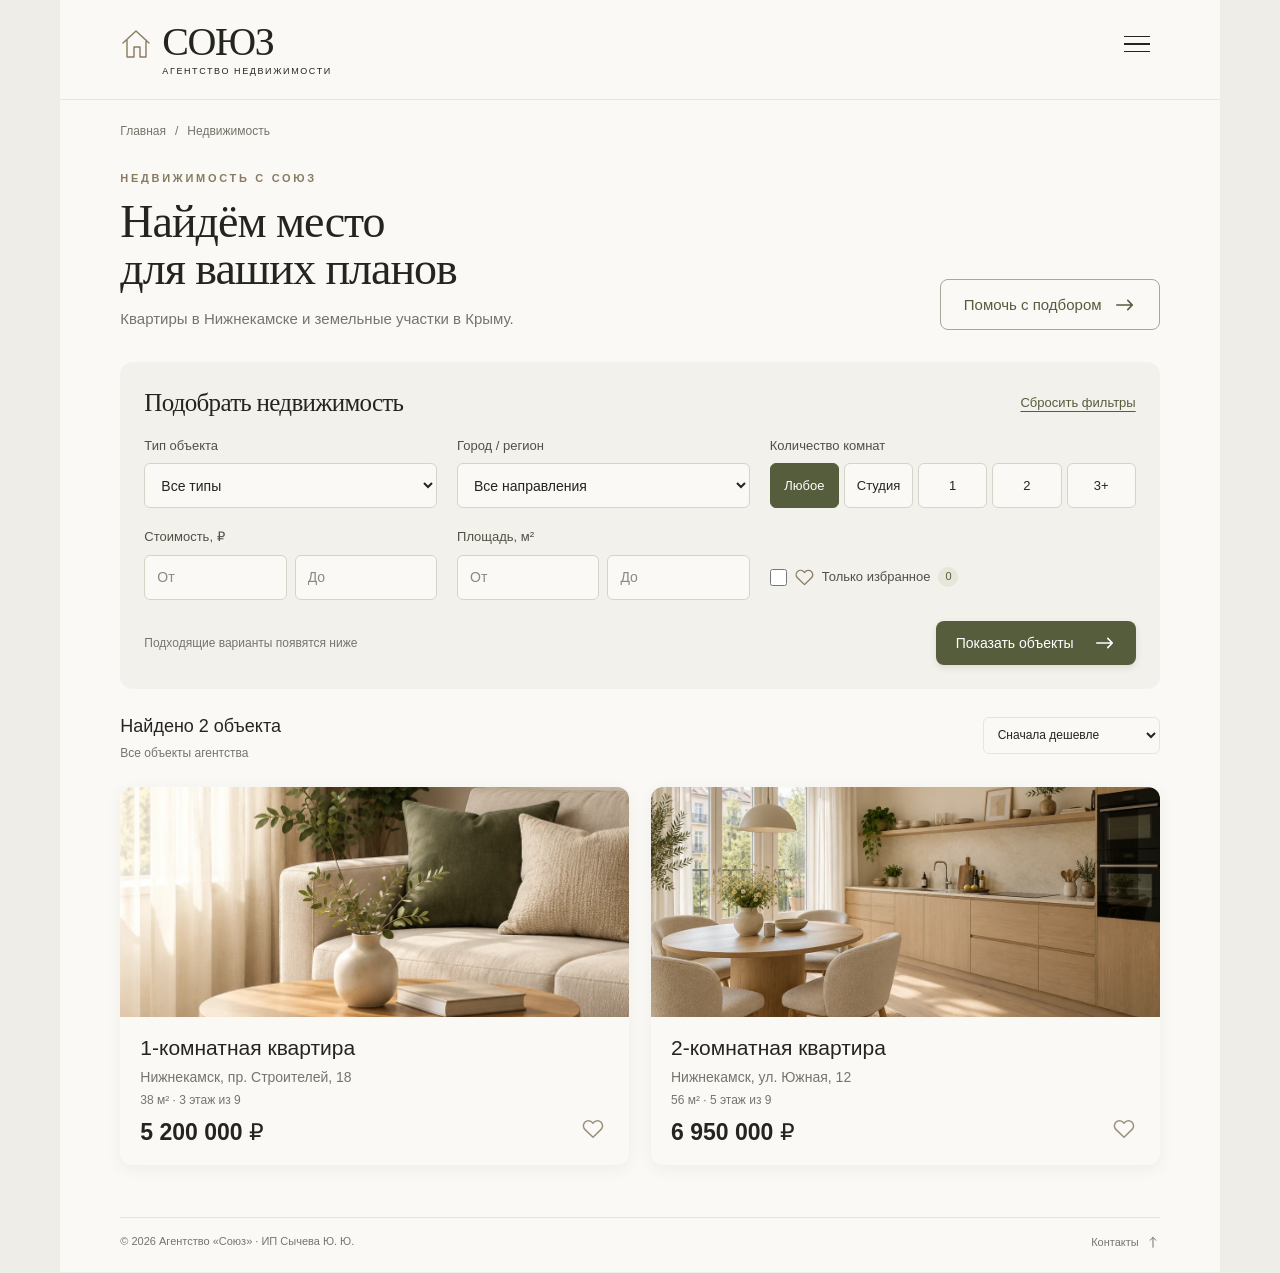
==== commit de9b0a54: "Publish client website" ====
--- a/catalog.html
+++ b/catalog.html
@@ -1,4 +1,4 @@
-<!doctype html><html lang="ru"><head><meta charset="utf-8"><meta name="viewport" content="width=device-width,initial-scale=1"><meta name="robots" content="noindex,nofollow"><meta name="theme-color" content="#faf9f5"><title>Все объявления — СОЮЗ</title><meta name="description" content="Квартиры в Нижнекамске и подбор земельных участков в Крыму. Агентство недвижимости Союз."><link rel="icon" href="assets/favicon.svg" type="image/svg+xml"><link rel="stylesheet" href="style.css"><link rel="stylesheet" href="catalog.css"><script src="listings.js" defer></script><script src="requests-config.js" defer></script><script src="app.js" defer></script><script src="requests.js" defer></script><script src="catalog.js" defer></script></head><body class="inner-page"><svg class="svg-defs" xmlns="http://www.w3.org/2000/svg" aria-hidden="true"><defs>
+<!doctype html><html lang="ru"><head><meta charset="utf-8"><meta name="viewport" content="width=device-width,initial-scale=1"><meta name="robots" content="noindex,nofollow"><meta name="theme-color" content="#faf9f5"><title>Все объявления — СОЮЗ</title><meta name="description" content="Квартиры в Нижнекамске и подбор земельных участков в Крыму. Агентство недвижимости Союз."><link rel="icon" href="assets/favicon.svg" type="image/svg+xml"><link rel="stylesheet" href="style.css"><link rel="stylesheet" href="catalog.css"><link rel="stylesheet" href="touch.css"><link rel="stylesheet" href="motion.css"><script src="listings.js" defer></script><script src="requests-config.js" defer></script><script src="motion.js" defer></script><script src="app-motion.js" defer></script><script src="requests-motion.js" defer></script><script src="catalog-motion.js" defer></script><script src="touch.js" defer></script></head><body class="inner-page"><svg class="svg-defs" xmlns="http://www.w3.org/2000/svg" aria-hidden="true"><defs>
   <symbol id="i-house" viewBox="0 0 32 32"><path d="m3 15 13-12 13 12M7 12v17h7V19h6v10h6V12"/></symbol>
   <symbol id="i-arrow" viewBox="0 0 24 24"><path d="M3 12h17m-5-5 5 5-5 5"/></symbol>
   <symbol id="i-tag" viewBox="0 0 32 32"><path d="M17 3h12v12L14 30 2 18Z"/><circle cx="23" cy="9" r="1.5"/></symbol>
@@ -13,4 +13,4 @@
 </defs></svg><a class="skip-link" href="#main">Перейти к содержимому</a><div class="page"><header class="header"><a class="brand" href="index.html" aria-label="СОЮЗ — на главную"><svg class="brand-icon"><use href="#i-house"/></svg><span><span class="brand-name">СОЮЗ</span><span class="brand-caption">АГЕНТСТВО НЕДВИЖИМОСТИ</span></span></a><button class="menu-toggle" type="button" aria-label="Открыть меню" aria-expanded="false" aria-controls="navigation"><span></span><span></span><span></span></button><nav id="navigation" class="navigation" aria-label="Основная навигация" inert><a href="catalog.html">Все объявления</a><a href="catalog.html?favorites=1">Избранное <span data-favorites-count>0</span></a><a href="index.html#services">Наши услуги</a><a href="index.html#contacts">Контакты</a><a class="nav-phone" href="tel:+79083329032">+7 908 332-90-32</a></nav></header><main id="main" class="inner-main"><div class="breadcrumb"><a href="index.html">Главная</a><span aria-hidden="true">/</span><span>Недвижимость</span></div><div class="inner-heading"><div><p class="eyebrow">НЕДВИЖИМОСТЬ С СОЮЗ</p><h1>Найдём место<br>для ваших планов</h1><p class="inner-subtitle">Квартиры в Нижнекамске и земельные участки в Крыму.</p></div><button id="catalog-request" class="button button-outline" type="button">Помочь с подбором<svg><use href="#i-arrow"/></svg></button></div>
 <form id="filters" class="filters"><div class="filters-top"><h2>Подобрать недвижимость</h2><button class="reset-link" type="reset">Сбросить фильтры</button></div><div class="filter-grid"><label>Тип объекта<select name="type"><option value="">Все типы</option><option value="apartment">Квартиры</option><option value="land">Земельные участки</option></select></label><label>Город / регион<select name="location"><option value="">Все направления</option><option value="nizhnekamsk">Нижнекамск</option><option value="crimea">Крым</option></select></label><fieldset id="rooms-filter" class="rooms-filter"><legend>Количество комнат</legend><div class="room-options"><label><input type="radio" name="rooms" value="" checked><span>Любое</span></label><label><input type="radio" name="rooms" value="studio"><span>Студия</span></label><label><input type="radio" name="rooms" value="1"><span>1</span></label><label><input type="radio" name="rooms" value="2"><span>2</span></label><label><input type="radio" name="rooms" value="3"><span>3+</span></label></div></fieldset><fieldset class="filter-range"><legend>Стоимость, ₽</legend><div><label><span class="sr-only">Цена от</span><input name="priceMin" type="number" min="0" step="1" max="9999999999" inputmode="numeric" placeholder="От"></label><label><span class="sr-only">Цена до</span><input name="priceMax" type="number" min="0" step="1" max="9999999999" inputmode="numeric" placeholder="До"></label></div></fieldset><fieldset class="filter-range"><legend>Площадь, м²</legend><div><label><span class="sr-only">Площадь от</span><input name="areaMin" type="number" min="0" step="1" max="9999999" inputmode="numeric" placeholder="От"></label><label><span class="sr-only">Площадь до</span><input name="areaMax" type="number" min="0" step="1" max="9999999" inputmode="numeric" placeholder="До"></label></div></fieldset><label class="favorites-filter"><input type="checkbox" name="favorites"><svg><use href="#i-heart"/></svg><span>Только избранное</span><span class="favorites-count" data-favorites-count>0</span></label></div><p id="filter-error" class="field-error" role="alert"></p><div class="filter-bottom"><span>Подходящие варианты появятся ниже</span><button class="button button-primary" type="submit">Показать объекты<svg><use href="#i-arrow"/></svg></button></div>
 <div class="results-heading"><div><h2 id="results-count" aria-live="polite">Найдено 2 объекта</h2><p id="filter-summary">Все объекты агентства</p></div><label class="sort-label"><span class="sr-only">Сортировка</span><select name="sort"><option value="price-asc">Сначала дешевле</option><option value="price-desc">Сначала дороже</option><option value="area-desc">Сначала просторнее</option></select></label></div></form>
-<div id="catalog-grid" class="properties-grid catalog-grid"></div><section id="catalog-empty" class="empty-state" hidden aria-labelledby="empty-title"><span class="empty-icon"><svg><use href="#i-house"/></svg></span><p class="eyebrow">ВАШ ВАРИАНТ ЕЩЁ ВПЕРЕДИ</p><h2 id="empty-title">Пока нет подходящих вариантов</h2><p>Оставьте пожелания и номер телефона. Как только появится подходящий объект, мы вам позвоним.</p><div class="empty-actions"><button id="request-selection" class="button button-primary" type="button">Оставить пожелания<svg><use href="#i-arrow"/></svg></button><button id="empty-reset" class="reset-link" type="button">Посмотреть все объекты</button></div></section><noscript><p>Для работы фильтров включите JavaScript. По вопросам подбора позвоните: <a href="tel:+79083329032">+7 908 332-90-32</a>.</p></noscript></main><footer class="footer"><span>© <span data-year>2026</span> Агентство «Союз» · ИП Сычева Ю. Ю.</span><a href="index.html#contacts">Контакты<svg><use href="#i-arrow"/></svg></a></footer></div><dialog id="request-dialog" class="request-dialog" aria-labelledby="request-title"><button class="dialog-close" aria-label="Закрыть форму" type="button">×</button><p class="eyebrow">АГЕНТСТВО СОЮЗ</p><h2 id="request-title">Оставьте пожелания</h2><form id="request-form" novalidate><p id="request-intro" class="form-intro"></p><div class="form-grid"><label>Как к вам обращаться<input name="clientName" autocomplete="name" maxlength="80" required placeholder="Ваше имя" aria-describedby="clientName-error"><span id="clientName-error" class="field-error"></span></label><label>Телефон<input name="phone" type="tel" inputmode="tel" autocomplete="tel" maxlength="20" required placeholder="+7 900 000-00-00" aria-describedby="phone-error"><span id="phone-error" class="field-error"></span></label></div><label class="form-wish">Ваши пожелания<textarea name="wish" rows="4" minlength="10" maxlength="1500" required placeholder="Например: 2-комнатная квартира в Нижнекамске, до 7 млн ₽. Рассмотрим варианты с кухней от 10 м²." aria-describedby="wish-error"></textarea><span id="wish-error" class="field-error"></span></label><div id="viewing-fields" class="form-grid" hidden><label>Удобная дата<input name="viewingDate" type="date" aria-describedby="viewingDate-error"><span id="viewingDate-error" class="field-error"></span></label><label>Удобное время<select name="viewingTime"><option value="">Обсудить по телефону</option><option>Утром, 9:00–12:00</option><option>Днём, 12:00–17:00</option><option>Вечером, 17:00–20:00</option></select></label></div><label class="consent"><input name="consent" type="checkbox" required aria-describedby="consent-error"><span>Согласен на обработку указанных данных агентством «Союз» для подбора недвижимости и обратного звонка.</span></label><span id="consent-error" class="field-error"></span><p id="request-error" class="field-error" role="alert" tabindex="-1"></p><button type="submit" class="button button-primary">Оставить пожелания</button><p class="form-phone">Или позвоните: <a href="tel:+79083329032">+7 908 332-90-32</a></p></form><div id="request-success" class="request-success" hidden><span class="success-icon"><svg><use href="#i-check"/></svg></span><h3 id="request-success-title" tabindex="-1">Ваши пожелания сохранены</h3><p id="request-success-text"></p><button class="button button-primary" type="button" data-close-dialog>Готово</button></div></dialog><div class="sr-only" id="favorite-status" aria-live="polite"></div></body></html>+<div id="catalog-results"><div id="catalog-grid" class="properties-grid catalog-grid"></div><section id="catalog-empty" class="empty-state" hidden aria-labelledby="empty-title"><span class="empty-icon"><svg><use href="#i-house"/></svg></span><p class="eyebrow">ВАШ ВАРИАНТ ЕЩЁ ВПЕРЕДИ</p><h2 id="empty-title">Пока нет подходящих вариантов</h2><p>Оставьте пожелания и номер телефона. Как только появится подходящий объект, мы вам позвоним.</p><div class="empty-actions"><button id="request-selection" class="button button-primary" type="button">Оставить пожелания<svg><use href="#i-arrow"/></svg></button><button id="empty-reset" class="reset-link" type="button">Посмотреть все объекты</button></div></section><noscript><p>Для работы фильтров включите JavaScript. По вопросам подбора позвоните: <a href="tel:+79083329032">+7 908 332-90-32</a>.</p></noscript></div></main><footer class="footer"><span>© <span data-year>2026</span> Агентство «Союз» · ИП Сычева Ю. Ю.</span><a href="index.html#contacts">Контакты<svg><use href="#i-arrow"/></svg></a></footer></div><dialog id="request-dialog" class="request-dialog" aria-labelledby="request-title"><button class="dialog-close" aria-label="Закрыть форму" type="button">×</button><div class="dialog-body"><p class="eyebrow">АГЕНТСТВО СОЮЗ</p><h2 id="request-title">Оставьте пожелания</h2><form id="request-form" novalidate><p id="request-intro" class="form-intro"></p><div class="form-grid"><label>Как к вам обращаться<input name="clientName" autocomplete="name" maxlength="80" required placeholder="Ваше имя" aria-describedby="clientName-error"><span id="clientName-error" class="field-error"></span></label><label>Телефон<input name="phone" type="tel" inputmode="tel" autocomplete="tel" maxlength="20" required placeholder="+7 900 000-00-00" aria-describedby="phone-error"><span id="phone-error" class="field-error"></span></label></div><label class="form-wish">Ваши пожелания<textarea name="wish" rows="4" minlength="10" maxlength="1500" required placeholder="Например: 2-комнатная квартира в Нижнекамске, до 7 млн ₽. Рассмотрим варианты с кухней от 10 м²." aria-describedby="wish-error"></textarea><span id="wish-error" class="field-error"></span></label><div id="viewing-fields" class="form-grid" hidden><label>Удобная дата<input name="viewingDate" type="date" aria-describedby="viewingDate-error"><span id="viewingDate-error" class="field-error"></span></label><label>Удобное время<select name="viewingTime"><option value="">Обсудить по телефону</option><option>Утром, 9:00–12:00</option><option>Днём, 12:00–17:00</option><option>Вечером, 17:00–20:00</option></select></label></div><label class="consent"><input name="consent" type="checkbox" required aria-describedby="consent-error"><span>Согласен на обработку указанных данных агентством «Союз» для подбора недвижимости и обратного звонка.</span></label><span id="consent-error" class="field-error"></span><p id="request-error" class="field-error" role="alert" tabindex="-1"></p><button type="submit" class="button button-primary">Оставить пожелания</button><p class="form-phone">Или позвоните: <a href="tel:+79083329032">+7 908 332-90-32</a></p></form><div id="request-success" class="request-success" hidden><span class="success-icon"><svg><use href="#i-check"/></svg></span><h3 id="request-success-title" tabindex="-1">Ваши пожелания сохранены</h3><p id="request-success-text"></p><button class="button button-primary" type="button" data-close-dialog>Готово</button></div></div></dialog><div class="sr-only" id="favorite-status" aria-live="polite"></div></body></html>
--- a/touch.css
+++ b/touch.css
@@ -0,0 +1,30 @@
+/* Brief press feedback across the existing light/olive interface. */
+:is(.button,.service-card,.property-open,.favorite,.tool-button,.menu-toggle,.dialog-option,.dialog-close,.text-link,.reset-link,.navigation a,.contact-line,.contact-map,.property-photo,.footer a){
+  transition-property:background-color,color,border-color,box-shadow,transform,scale,translate;
+  transition-duration:180ms;
+  transition-timing-function:cubic-bezier(.2,.7,.3,1);
+  transform-origin:center;
+}
+:where(.button,.service-card,.property-open,.tool-button,.dialog-option,.contact-map,.property-photo):active{
+  scale:.98;
+  translate:0 1px;
+}
+:where(.favorite,.menu-toggle,.dialog-close):active{scale:.9}
+:where(.text-link,.reset-link,.navigation a,.contact-line,.footer a):active{opacity:.76;scale:.985}
+.room-options label>span:not(.tap-ripple){transition:background-color 180ms,color 180ms,border-color 180ms,scale 140ms}
+.rooms-filter:not(:disabled) .room-options label:active>span:not(.tap-ripple){scale:.94}
+.tap-surface{isolation:isolate;overflow:hidden}
+.tap-static{position:relative}
+.tap-surface>.tap-ripple{
+  position:absolute;display:block;pointer-events:none;z-index:2;border:0;border-radius:50%;padding:0;margin:0;min-height:0;
+  background:rgba(100,111,72,.16);opacity:0;transform:scale(0);animation:tap-wave 520ms cubic-bezier(.16,.7,.3,1) forwards;
+}
+.button-primary>.tap-ripple{background:rgba(255,255,255,.26)}
+.property-open>.tap-ripple,.property-photo>.tap-ripple{background:rgba(250,249,245,.28)}
+@keyframes tap-wave{from{opacity:.75;transform:scale(0)}to{opacity:0;transform:scale(1)}}
+.filters input:not([type=radio]):not([type=checkbox]),.filters select,.request-dialog input:not([type=checkbox]),.request-dialog select,.request-dialog textarea{transition:border-color 160ms,box-shadow 160ms}
+.filters input:not([type=radio]):not([type=checkbox]):focus,.filters select:focus,.request-dialog input:not([type=checkbox]):focus,.request-dialog select:focus,.request-dialog textarea:focus{border-color:var(--olive);box-shadow:0 0 0 3px #555d3d12}
+@media(prefers-reduced-motion:reduce){
+  :where(.button,.service-card,.property-open,.favorite,.tool-button,.menu-toggle,.dialog-option,.dialog-close,.text-link,.reset-link,.navigation a,.contact-line,.contact-map,.property-photo,.footer a),.room-options label>span:not(.tap-ripple){transition:none!important;scale:1!important;translate:none!important}
+  .tap-ripple{display:none!important;animation:none!important}
+}
--- a/motion.css
+++ b/motion.css
@@ -0,0 +1,29 @@
+/* Opening, closing, internal navigation and content changes share one calm motion system. */
+html[data-page-motion=leaving] .page{pointer-events:none}
+dialog[data-motion-state=closing]{pointer-events:none}
+dialog[data-motion-state=opening]::backdrop{animation:overlay-arrive 350ms cubic-bezier(.22,1,.36,1) both}
+dialog[data-motion-state=closing]::backdrop{animation:overlay-leave 230ms ease-in both}
+@keyframes overlay-arrive{from{background-color:#25291e00;backdrop-filter:blur(0)}to{background-color:#25291e70;backdrop-filter:blur(4px)}}
+@keyframes overlay-leave{from{background-color:#25291e70;backdrop-filter:blur(4px)}to{background-color:#25291e00;backdrop-filter:blur(0)}}
+.dialog-body{min-width:0;transform-origin:center top}
+.navigation{transform-origin:top right;transform:translateY(-9px) scale(.975);transition:opacity 220ms ease,transform 250ms cubic-bezier(.22,1,.36,1),visibility 0s linear 250ms}
+.navigation.open{transform:translateY(0) scale(1);transition:opacity 270ms ease,transform 320ms cubic-bezier(.22,1,.36,1),visibility 0s linear 0s}
+.navigation a{opacity:0;translate:0 -5px;transition:opacity 140ms ease,translate 180ms ease}
+.navigation.open a{opacity:1;translate:0 0;transition:opacity 230ms ease,translate 280ms cubic-bezier(.22,1,.36,1)}
+.navigation.open a:nth-child(2){transition-delay:25ms}.navigation.open a:nth-child(3){transition-delay:50ms}.navigation.open a:nth-child(4){transition-delay:75ms}.navigation.open a:nth-child(5){transition-delay:100ms}
+#catalog-results{min-width:0;transform-origin:center top}
+.request-dialog .field-error:not(:empty){animation:message-arrive 200ms ease both}
+.share-status:not(:empty){animation:message-arrive 240ms ease both}
+@keyframes message-arrive{from{opacity:0;translate:0 -4px}to{opacity:1;translate:0 0}}
+@media(prefers-reduced-motion:reduce){
+  .navigation,.navigation.open,.navigation a,.navigation.open a{transition:none!important;translate:none!important;transform:none!important}
+  dialog::backdrop,.request-dialog .field-error,.share-status{animation:none!important}
+}
+
+.page{animation:page-arrive 380ms cubic-bezier(.22,1,.36,1) both}
+@keyframes page-arrive{from{opacity:0;transform:translateY(14px)}to{opacity:1;transform:translateY(0)}}
+.dialog-body{display:flow-root}
+.dialog-body>#dialog-description{color:var(--muted);font-size:15px;line-height:1.6;margin-bottom:24px}
+.request-dialog .dialog-body>h2{font-size:34px;margin-bottom:16px;max-width:430px}
+@media(max-width:700px){.request-dialog .dialog-body>h2{font-size:30px;margin-bottom:15px;line-height:1.04}}
+@media(prefers-reduced-motion:reduce){.page{animation:none!important}}
